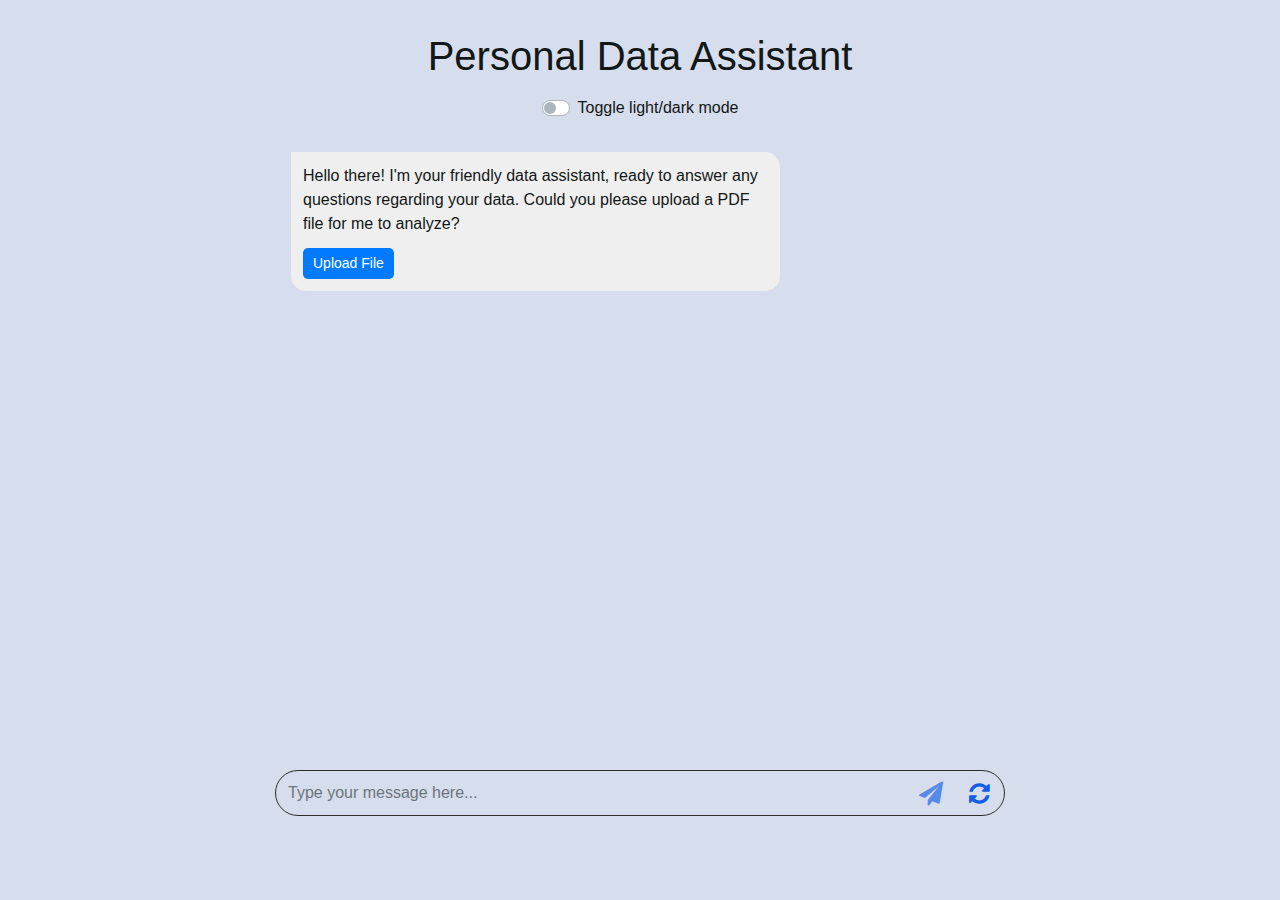
==== templates/index.html @ 03f8306b "document chat" ====
<!DOCTYPE html>
<html>
<head>
    <link
            rel="stylesheet"
            href="https://stackpath.bootstrapcdn.com/bootstrap/4.5.2/css/bootstrap.min.css"
            integrity="sha384-JcKb8q3iqJ61gNV9KGb8thSsNjpSL0n8PARn9HuZOnIxN0hoP+VmmDGMN5t9UJ0Z"
            crossorigin="anonymous"
    />
    <link
            rel="stylesheet"
            href="https://cdnjs.cloudflare.com/ajax/libs/font-awesome/4.7.0/css/font-awesome.min.css"
    />
    <link rel="stylesheet" href="../static/style.css"/>
    <link
            rel="stylesheet"
            href="{{ url_for('static', filename='style.css') }}"
    />
    <script src="https://code.jquery.com/jquery-3.5.1.min.js"></script>
    <script src="../static/script.js"></script>
</head>
<body>
    <div class="container d-flex flex-column vh-100">
        <div class="row">
            <div class="col-12" style="margin-top: 2rem">
                <h1 class="text-center mb-3">Personal Data Assistant</h1>
            </div>
            <div class="col-12 text-center">
                <div class="custom-control custom-switch mb-3">
                    <input type="checkbox" class="custom-control-input" id="light-dark-mode-switch" />
                    <label class="custom-control-label" for="light-dark-mode-switch">Toggle light/dark mode</label>
                </div>
            </div>
        </div>
        <div class="row flex-grow-1 overflow-auto">
            <div class="col-12 col-md-8 mx-auto d-flex flex-column">
                <div id="chat-window" class="p-3">
                <div id="message-list"></div>
                <div class="loading-animation my-loading">
                    <div class="loading-dots my-loading">
                        <div class="dot"></div>
                        <div class="dot"></div>
                        <div class="dot"></div>
                    </div>
                </div>
                <div class="loading-animation">
                    <div class="loading-dots">
                        <div class="dot"></div>
                        <div class="dot"></div>
                        <div class="dot"></div>
                    </div>
                </div>
                </div>
                <div class="input-group mt-1">
                    <input type="text" id="message-input" class="form-control" placeholder="Type your message here..." />
                    <div class="input-group-append">
                        <button id="send-button" class="btn btn-primary send">
                            <i class='fa fa-paper-plane'></i>
                        </button>
                        <button id="reset-button" class="btn btn-primary reset">
                            <i class="fa fa-refresh"></i>
                        </button>
                    </div>
                </div>
            </div>
        </div>
    </div>
</body>
</html>
---- static/style.css ----
/* Light mode */
body {
  background-color: #d6ddec;
  color: #121717;
}

/* Dark mode */
.dark-mode {
  background-color: #121717;
  color: #c9c9c9;
}

#chat-window {
  position: relative;
  height: 70vh;
  overflow: auto;
}

.message-line {
  padding-bottom: 8px;
  width: 70%;
  word-break: break-word;
  display: flex;
}

.message-box {
  padding: 12px;
  border-radius: 15px;
  display: inline-block;
  position: relative;
  background-color: #efefef;
  min-width: 26px;
  border-top-left-radius: 0;
  word-wrap: break-word;
  flex-grow: 0;
}

.message-line.my-text {
  flex-direction: row-reverse;
  width: 100%;
}

.message-box.my-text {
  transform: rotateY(180deg);
  background-color: #e7f9d8;
  margin-left:150px;
}

.me {
  transform: scale(-1, 1);
}

.message-box.my-text.dark {
  background-color: #0f4c9e;
}

.message-box.dark {
  background-color: #263443;
}

/* Input container */
#message-input {
  bottom: 0;
  width: 100%;
  flex-grow: 1;
  font-size: 16px;
  box-sizing: border-box;
  border: none;
  padding: 10px 0 10px 12px;
  border-radius: 40px 0 0 40px;
  background-color: transparent;
  height: auto;
}

#send-button {
  border: none;
  font: inherit;
  background-color: transparent;
  margin: 0;
  appearance: none;
  padding: 10px 12px;
  cursor: pointer;
  font-size: 24px;
  display: flex;
}

#reset-button {
  border: none;
  font: inherit;
  background-color: transparent;
  margin: 0;
  appearance: none;
  padding: 10px 12px;
  cursor: pointer;
  font-size: 24px;
  display: flex;
}

#repeat-button {
  border: none;
  background-color: transparent;
  margin: 0 0 2px 0;
  padding: 0 10px;
  font-size: 24px;
}

.input-group {
  position: relative;
  display: flex;
  flex-wrap: nowrap;
  align-items: stretch;
  width: 100%;
  border-radius: 40px;
  border: 1px solid #2d2d2d;
}

#upload-button {
  color: white;
  background-color: #007bff;
  border: none;
  padding: 5px 10px;
  border-radius: 5px;
  font-size: 14px;
  cursor: pointer;
  transition: background-color 0.3s ease;
  margin-top: 12px;
}

#upload-button:hover {
  background-color: #0056b3;
}

.send i {
  display: block;
  width: 25px;
  color: #125ee5;
}

.reset i {
  display: block;
  width: 25px;
  color: #125ee5;
}


.loading-animation {
  padding-bottom: 8px;
  word-break: break-word;
  display: none;
  width: 70%;
}

.loading-animation.my-loading {
  flex-direction: row-reverse;
  width: 100%;
}

.loading-dots {
  padding: 12px;
  border-radius: 15px;
  position: relative;
  background-color: #efefef;
  min-width: 26px;
  border-top-left-radius: 0;
  display: flex;
  justify-content: center;
  align-items: baseline;
  width: fit-content;
}

.loading-dots.my-loading {
  transform: rotateY(180deg);
  background-color: #e7f9d8;
  float: right;
}

.dot {
  width: 7px;
  height: 7px;
  margin: 0 2px;
  border-radius: 50%;
  animation: bounce 1.5s ease-in-out infinite;
  background: #5a5a5a;
}

.loading-dots.my-loading.dark {
  background-color: #0e4d9e;
}

.dark {
  background-color: #263443;
}

.dark-dot {
  background: #c9c9c9;
}

.dot:nth-of-type(1) {
  margin-left: 5px;
  animation-delay: 0s;
}

.dot:nth-of-type(2) {
  animation-delay: 0.2s;
}

.dot:nth-of-type(3) {
  animation-delay: 0.4s;
}

@keyframes bounce {
  0%,
  40% {
    transform: translateY(0);
  }
  20% {
    transform: translateY(-10px);
  }
}
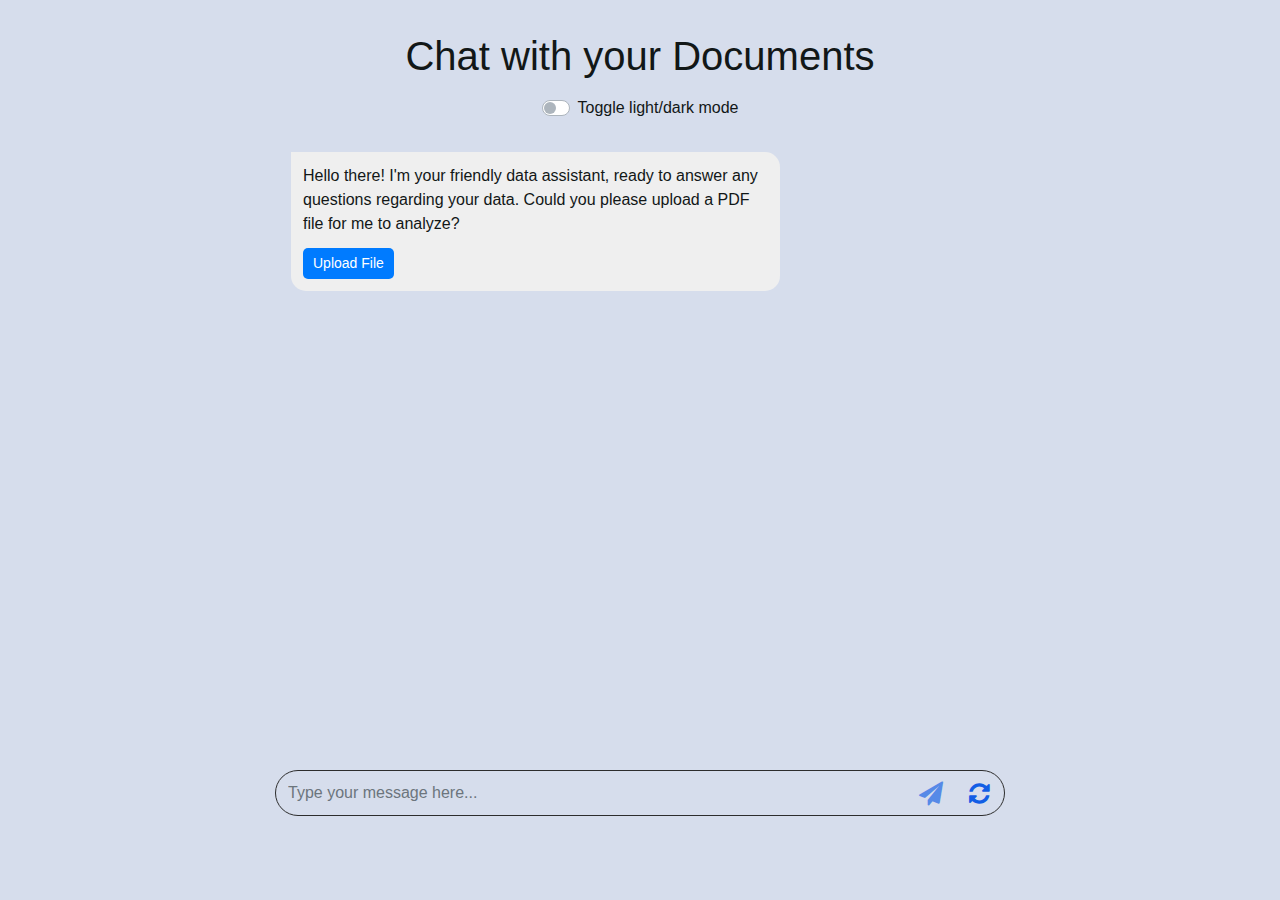
==== commit dfe2d9b3: "header changed" ====
--- a/templates/index.html
+++ b/templates/index.html
@@ -1,4 +1,4 @@
-<!DOCTYPE html>
+<!-- <!DOCTYPE html> -->
 <html>
 <head>
     <link
@@ -23,7 +23,7 @@
     <div class="container d-flex flex-column vh-100">
         <div class="row">
             <div class="col-12" style="margin-top: 2rem">
-                <h1 class="text-center mb-3">Personal Data Assistant</h1>
+                <h1 class="text-center mb-3">Chat with your Documents </h1>
             </div>
             <div class="col-12 text-center">
                 <div class="custom-control custom-switch mb-3">
